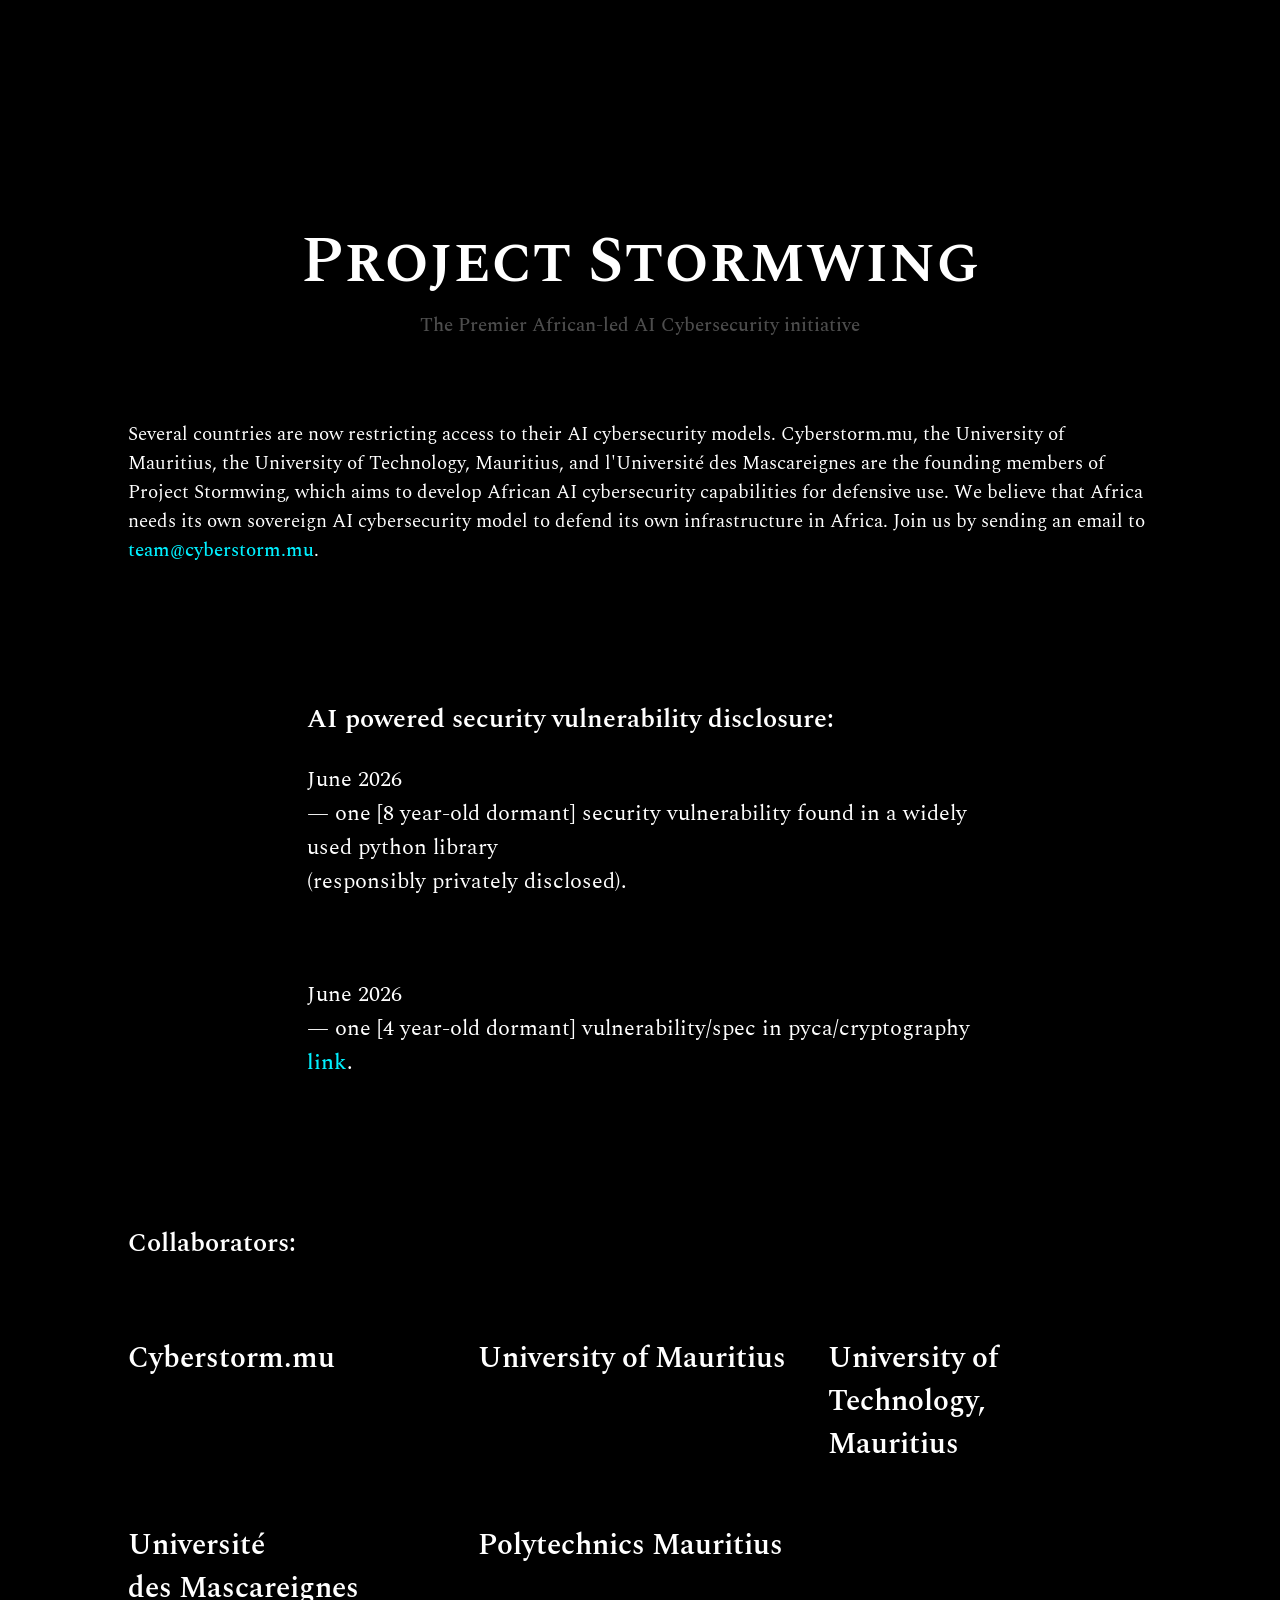
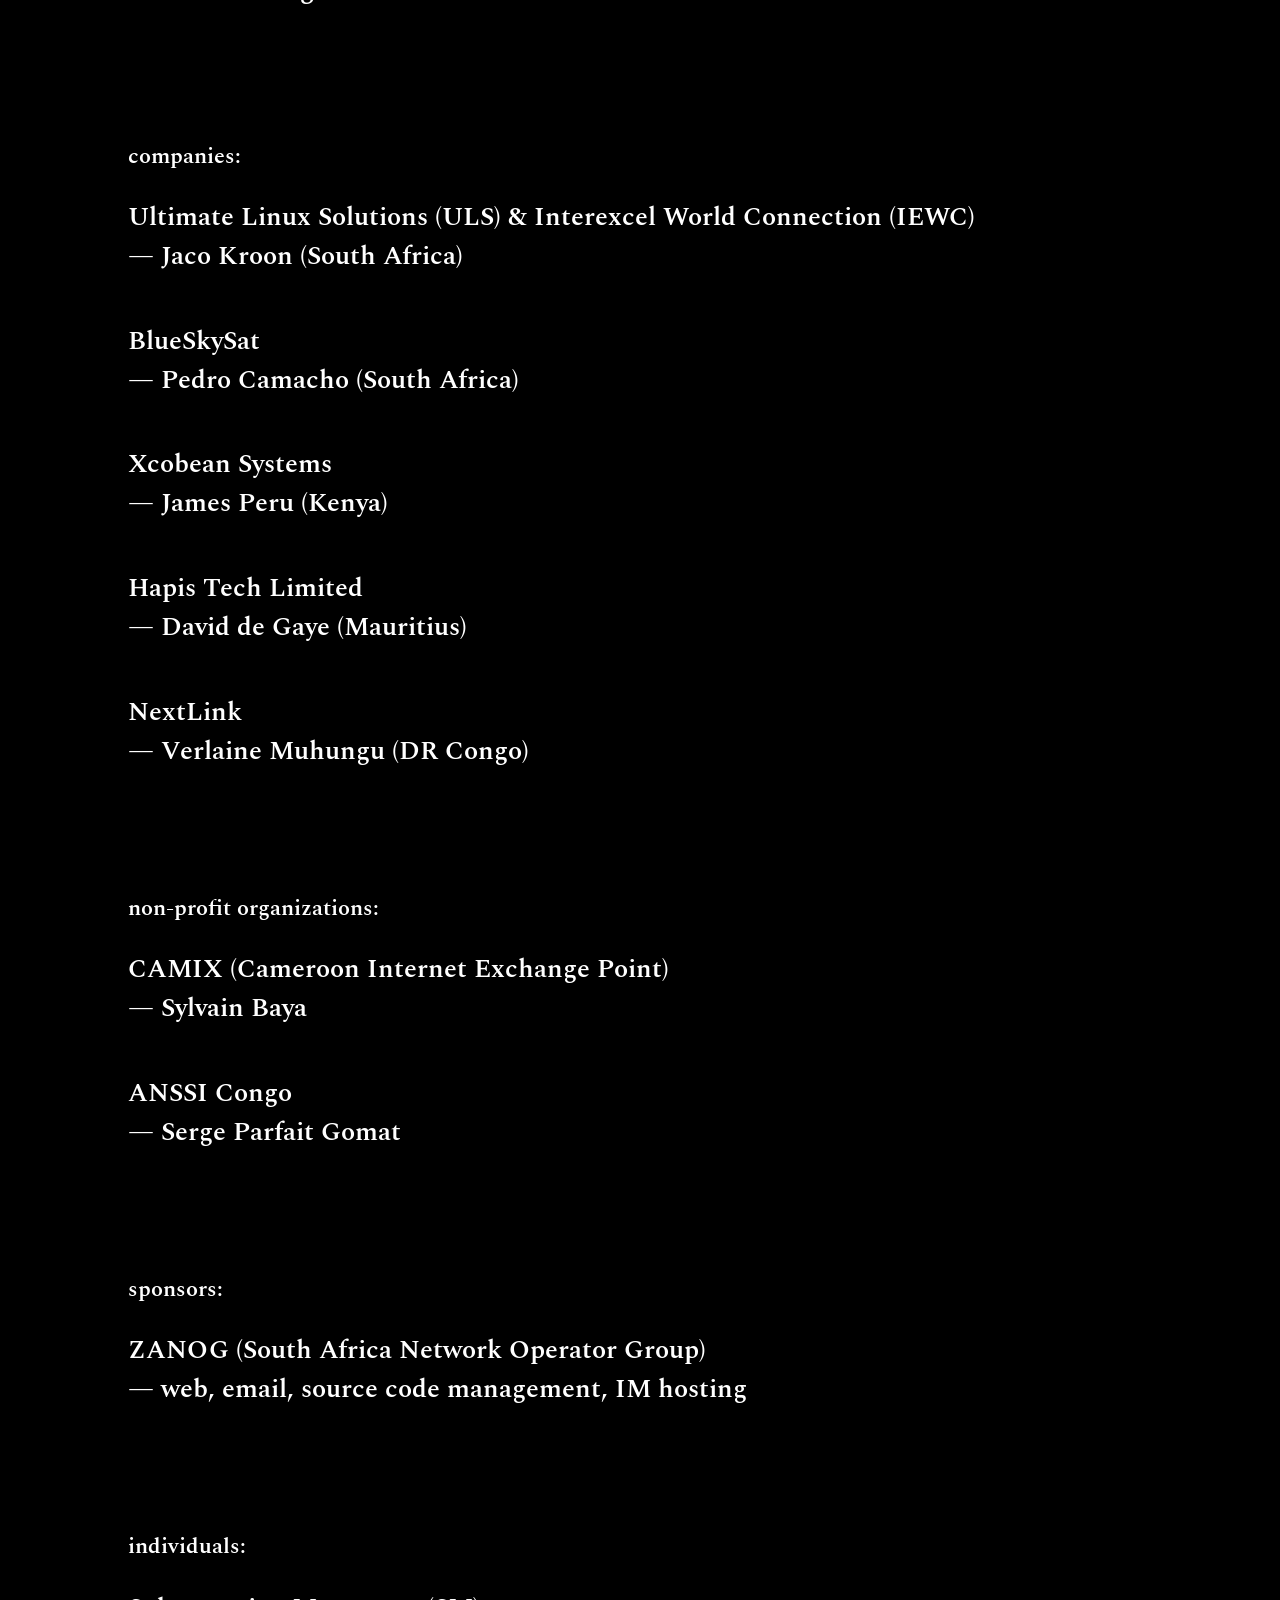
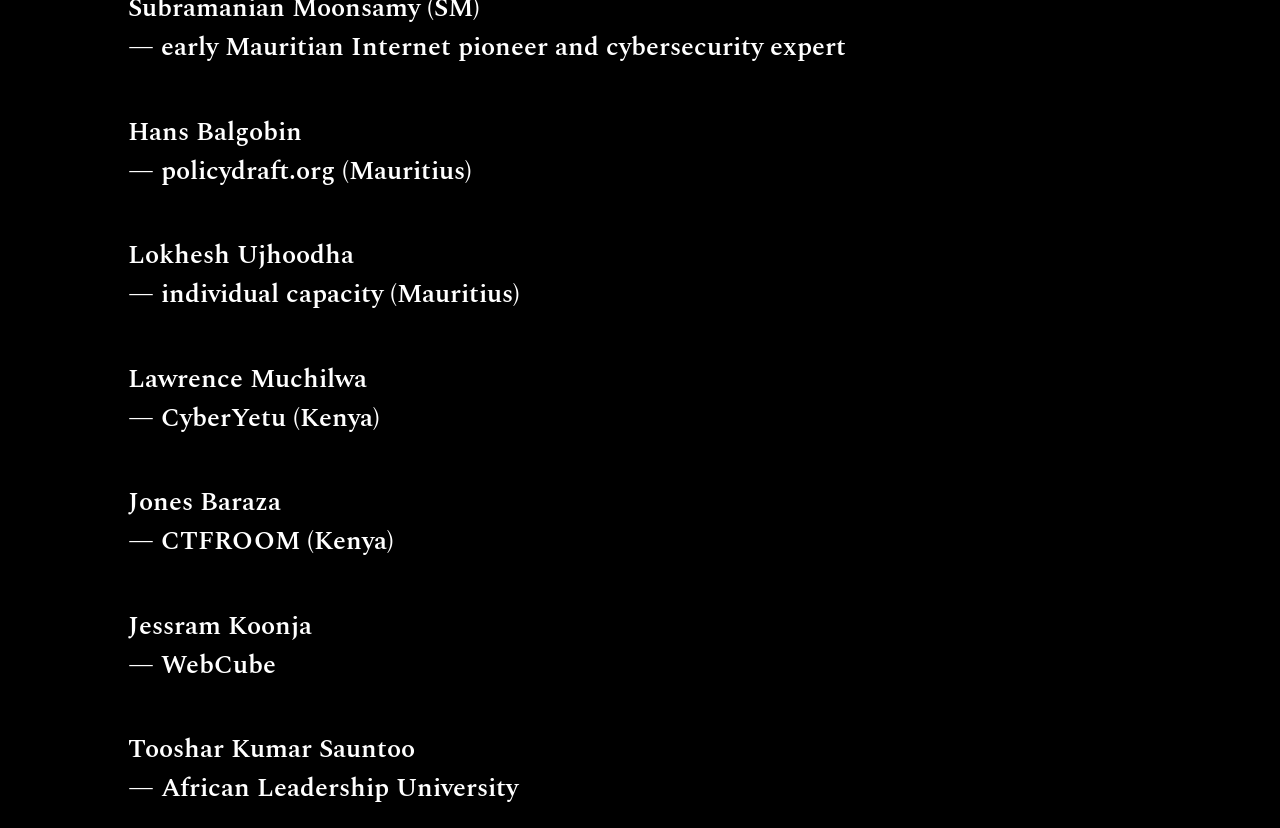
==== index.html @ 7c961c35 "Add files via upload" ====
<!DOCTYPE html>
<html lang="en">

<head>
	
	<meta charset="UTF-8">
	<meta name="viewport" content="width=device-width, initial-scale=1.0">

	<title>Project Stormwing</title>
	<meta name="description" content="The premier African-led AI Cybersecurity initiaitive">

	<link rel="preconnect" href="https://fonts.googleapis.com">
	<link rel="preconnect" href="https://fonts.gstatic.com" crossorigin>
	<link href="https://fonts.googleapis.com/css2?family=Spectral:ital,wght@0,200;0,300;0,400;
				0,500;0,600;0,700;0,800;1,200;1,300;1,400;1,500;1,600;1,700;1,800&display=swap" 
				rel="stylesheet">

	<link rel="stylesheet" href="main.css">
	<link rel="icon" type= "image/png" href="icon.png">

	<meta property="og:title" content="Project Stormwing"/>
	<meta property="og:description" content="The premier African-led AI Cybersecurity initiative"/>
	<meta property="og:image" content="https://projectstormwing.mu/cyberstorm-mu.png"/> <!-- link to image-->
	<meta property="og:url" content="https://projectstormwing.mu"/> <!-- link to website-->
	<meta name="twitter:card" content="summary_large_image"/> <!-- it's twitter, dont worry what it means-->

</head>


<body>

	<main class="bonnie-tyler">

		<section>
			
			<h1 class="title">Project Stormwing</h1>

			<p class="subtitle">The Premier African-led AI Cybersecurity initiative</p>

		</section>
		<section>
			
			<p class="para">Several countries are now restricting access to their AI cybersecurity models. 
			Cyberstorm.mu, the University of Mauritius, the University of Technology, Mauritius, 
			and l'Université des Mascareignes are the founding members of Project Stormwing, 
			which aims to develop African AI cybersecurity capabilities for defensive use. 
			We believe that Africa needs its own sovereign AI cybersecurity model to defend its 
			own infrastructure in Africa. Join us by sending an email to 
			<a class="link" href="mailto: team@cyberstorm.mu">team@cyberstorm.mu</a>.</p>
		</section>
		<section class="disclosure">
			<br>
			<h2>AI powered security vulnerability disclosure:</h2>

			<p>June 2026<br>
			&mdash; one [8 year-old dormant] security vulnerability found in a widely used 
			python library<br>
			(responsibly privately disclosed).</p>
			<br>
			<p>June 2026<br>
			&mdash; one [4 year-old dormant] vulnerability/spec in pyca/cryptography
			<br>
			<a class="link" href="https://github.com/pyca/cryptography/commit/
			f78a52a426bcde87f009ae6f5f3095faf04a9fa7">link</a>.</p>
			<br><br><br>
		</section>
		<section>

			<h2>Collaborators:</h2><br>

			<div class="list-box0">

				<p class="cyberstorm">Cyberstorm.mu</p>
				<p>University of Mauritius</p>
				<p>University of Technology,<br>Mauritius</p>
				<p>Université <br>des Mascareignes</p>
				<p>Polytechnics Mauritius</p>

			</div>

			<div class="list-boxmobile">

				<p class="cyberstorm">Cyberstorm.mu</p>
				<p>University of Mauritius</p>
				<p>University of Technology,<br>Mauritius</p>
				<p>Université <br>des Mascareignes</p>
				<p>Polytechnics Mauritius</p>

			</div>
		</section>
		<section>

			<h3>companies:</h3>

			<div class="list-box1">

				<p>Ultimate Linux Solutions (ULS) & Interexcel World Connection (IEWC)
				<br>&mdash; Jaco Kroon (South Africa)</p>
				<p>BlueSkySat
				<br>&mdash; Pedro Camacho (South Africa)</p>
				<p>Xcobean Systems
				<br>&mdash; James Peru (Kenya)</p>
				<p>Hapis Tech Limited
				<br>&mdash; David de Gaye (Mauritius)</p>
				<p>NextLink
				<br>&mdash; Verlaine Muhungu (DR Congo)</p>

			</div>
		</section>
		<section>

			<h3>non-profit organizations:</h3>

			<div class="list-box1">

				<p>CAMIX (Cameroon Internet Exchange Point)
				<br>&mdash; Sylvain Baya</p>
				<p>ANSSI Congo
				<br>&mdash; Serge Parfait Gomat</p>

			</div>
		</section>
		<section>

			<h3>sponsors:</h3>

			<div class="list-box1">

				<p>ZANOG (South Africa Network Operator Group)
				<br>&mdash; web, email, source code management, IM hosting</p>

			</div>
		</section>
		<section>

			<h3>individuals:</h3>

			<div class="list-box1">

				<p>Subramanian Moonsamy (SM)
				<br>&mdash; early Mauritian Internet pioneer and cybersecurity expert</p>
				<p>Hans Balgobin
				<br>&mdash; policydraft.org (Mauritius)</p>
				<p>Lokhesh Ujhoodha
				<br>&mdash; individual capacity (Mauritius)</p>
				<p>Lawrence Muchilwa
				<br>&mdash; CyberYetu (Kenya)</p>
				<p>Jones Baraza
				<br>&mdash; CTFROOM (Kenya)</p>
				<p>Jessram Koonja
				<br>&mdash; WebCube</p>
				<p>Tooshar Kumar Sauntoo
				<br>&mdash; African Leadership University</p>
			</div>
		</section>
	</main>
</body>
---- main.css ----
body {
	background-color: black;
	color: white;
	max-width: 80%;
	margin: 160px auto;
	height: 100vh;
	display: flex;
	justify-content: center;
	/*align-items: center;*/
}

	.bonnie-tyler {
		font-family: "Spectral", serif;	
	}

		/*-- TITLE CARD --*/
			.title {
				font-size: 4rem;
				font-weight: 600;
				font-variant: small-caps;
				text-align: center;
				margin-bottom: 0;
			}
		
			
			.subtitle {
				font-size: 1.2rem;
				font-weight: 500;
				text-align: center;
				opacity: 0.3;
				margin-top: 0;
			}


		/*-- INTRO --*/
			.para {
				font-size: 1.2rem;
				font-weight: 400;
				margin: 80px auto;
			}


		/*-- DISCLOSURE --*/
			.disclosure {
				max-width: 65%;
				margin: 0 auto;
				font-size: 1.4rem;
				font-weight: 400;
			}


		/*-- COLLABORATORS--*/
			h2 {
				font-size: 1.6rem;
				font-weight: 600;
			}

			h3 {
				font-size: 1.4rem;
				font-weight: 600;
				margin-top: 100px;
			}


			.list-box0 {
				/*display: flex;
				justify-content: center;
				flex-wrap: wrap;
				gap: 1.5rem 3rem;
				max-width: 100%;*/
				font-size: 1.8rem;
				font-weight: 600;
				display: grid;
				grid-template-columns: 1fr 1fr 1fr;
				gap: 0rem 1.6rem;
				max-width: 100%;
			}

			.list-boxmobile {
				display: none;
			}


				/*.cyberstorm {
					text-align: center;
				}*/


			.list-box1 p {
				font-size: 1.6rem;
				font-weight: 600;
				padding-bottom: 20px;
			}



		.link {
			font-weight: 500;
			color: #00f0ff;
			text-decoration: none;
			transition: color 0.4s ease, text-shadow 0.4s ease;
		}

		.link:hover {
			color: #ffffff;
			text-shadow: 0 0 12px rgba(0, 240, 255, 0.8),
						 0 0 25px rgba(0, 240, 255, 0.4);
			
		}



@media (max-width: 1024px) {
	
	body {
		max-width: 90%;
		margin: 160px auto;
	}
	

		.title {
			font-size: 3rem;
			line-height: 1.0;
		}

		.subtitle {
			font-size: 1.0rem;
			line-height: 1.0;
		}


	.para {
		margin: auto 20px;
	}


	.disclosurem {
		max-width: 80%;
	}

	h2 {
		margin: 40px 20px 20px 20px;
	}


	h3 {
		font-size: 1.4rem;
		margin: 100px 20px 20px 20px;
	}


	.list-box0 {
		/*display: flex;
		justify-content: center;
		flex-wrap: wrap;
		gap: 1.5rem 3rem;
		max-width: 100%;*/
		margin: auto 20px;
		grid-template-columns: 1fr 1fr;
		gap: 0rem 2rem;
	}


	.list-box1 p {
		margin: auto 20px;
	}

}
		



@media (max-width: 512px) {
	
	body {
		margin: 20px;
		margin-top: 160px;
	}
	

		.title {
			font-size: 3rem;
			line-height: 1.0;
		}

		.subtitle {
			font-size: 1.0rem;
			line-height: 1.0;
		}


	.para {
		margin: auto;
	}


	.disclosure {
		max-width: 100%;
		font-size: 1.2rem;
	}

	h2 {
		font-size: 1.4rem;
		margin-left: 0;
	}


	h3 {
		font-size: 1.2rem;
		margin-top: 50px;
		margin-left: 0;
		margin: 50px 0 0 0;
	}


	.list-box0 {
		font-size: 1.2rem;
		display: none;
		margin-left: 0;
		padding-top: 0;
	}

	.list-boxmobile {
		display: block;
		font-size: 1.2rem;
		font-weight: 600;
		padding: 0;
	}


	.list-box1 p {
		font-size: 1.2rem;
		margin-left: 0;
	}	
}
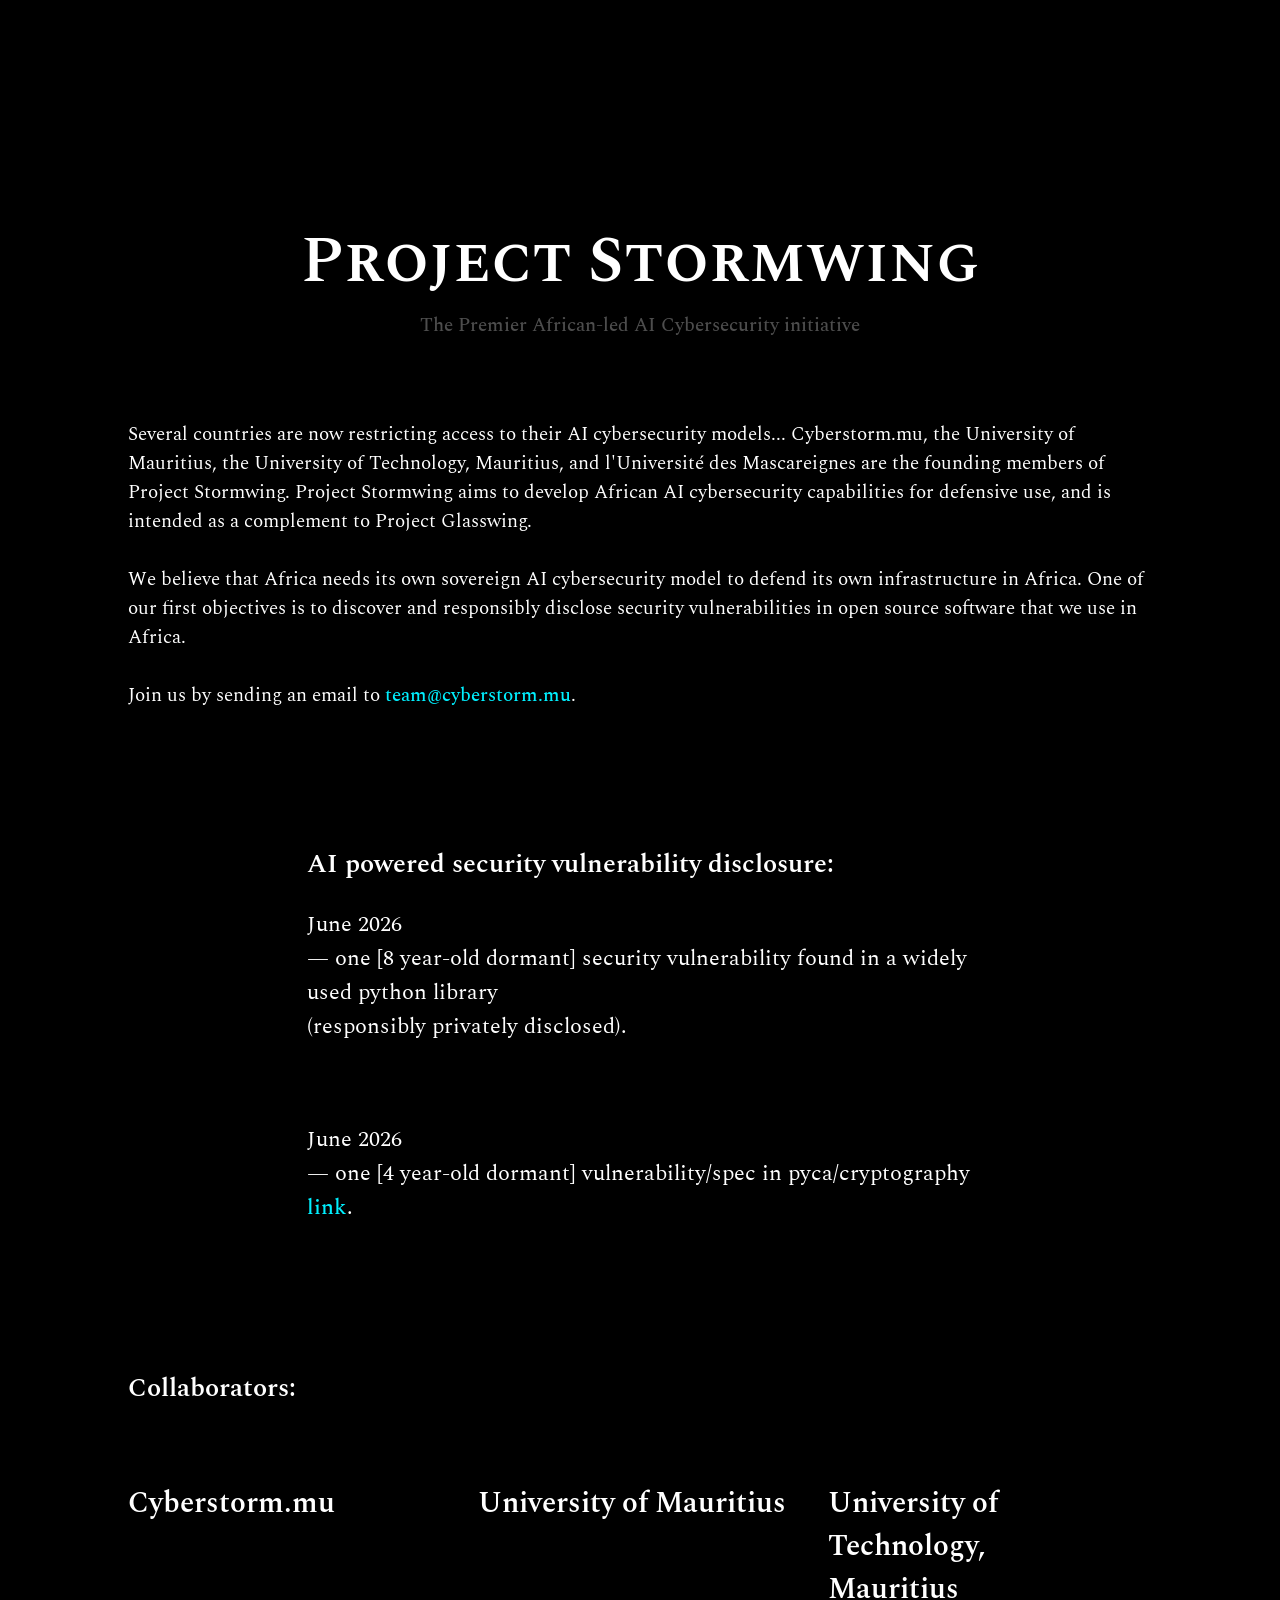
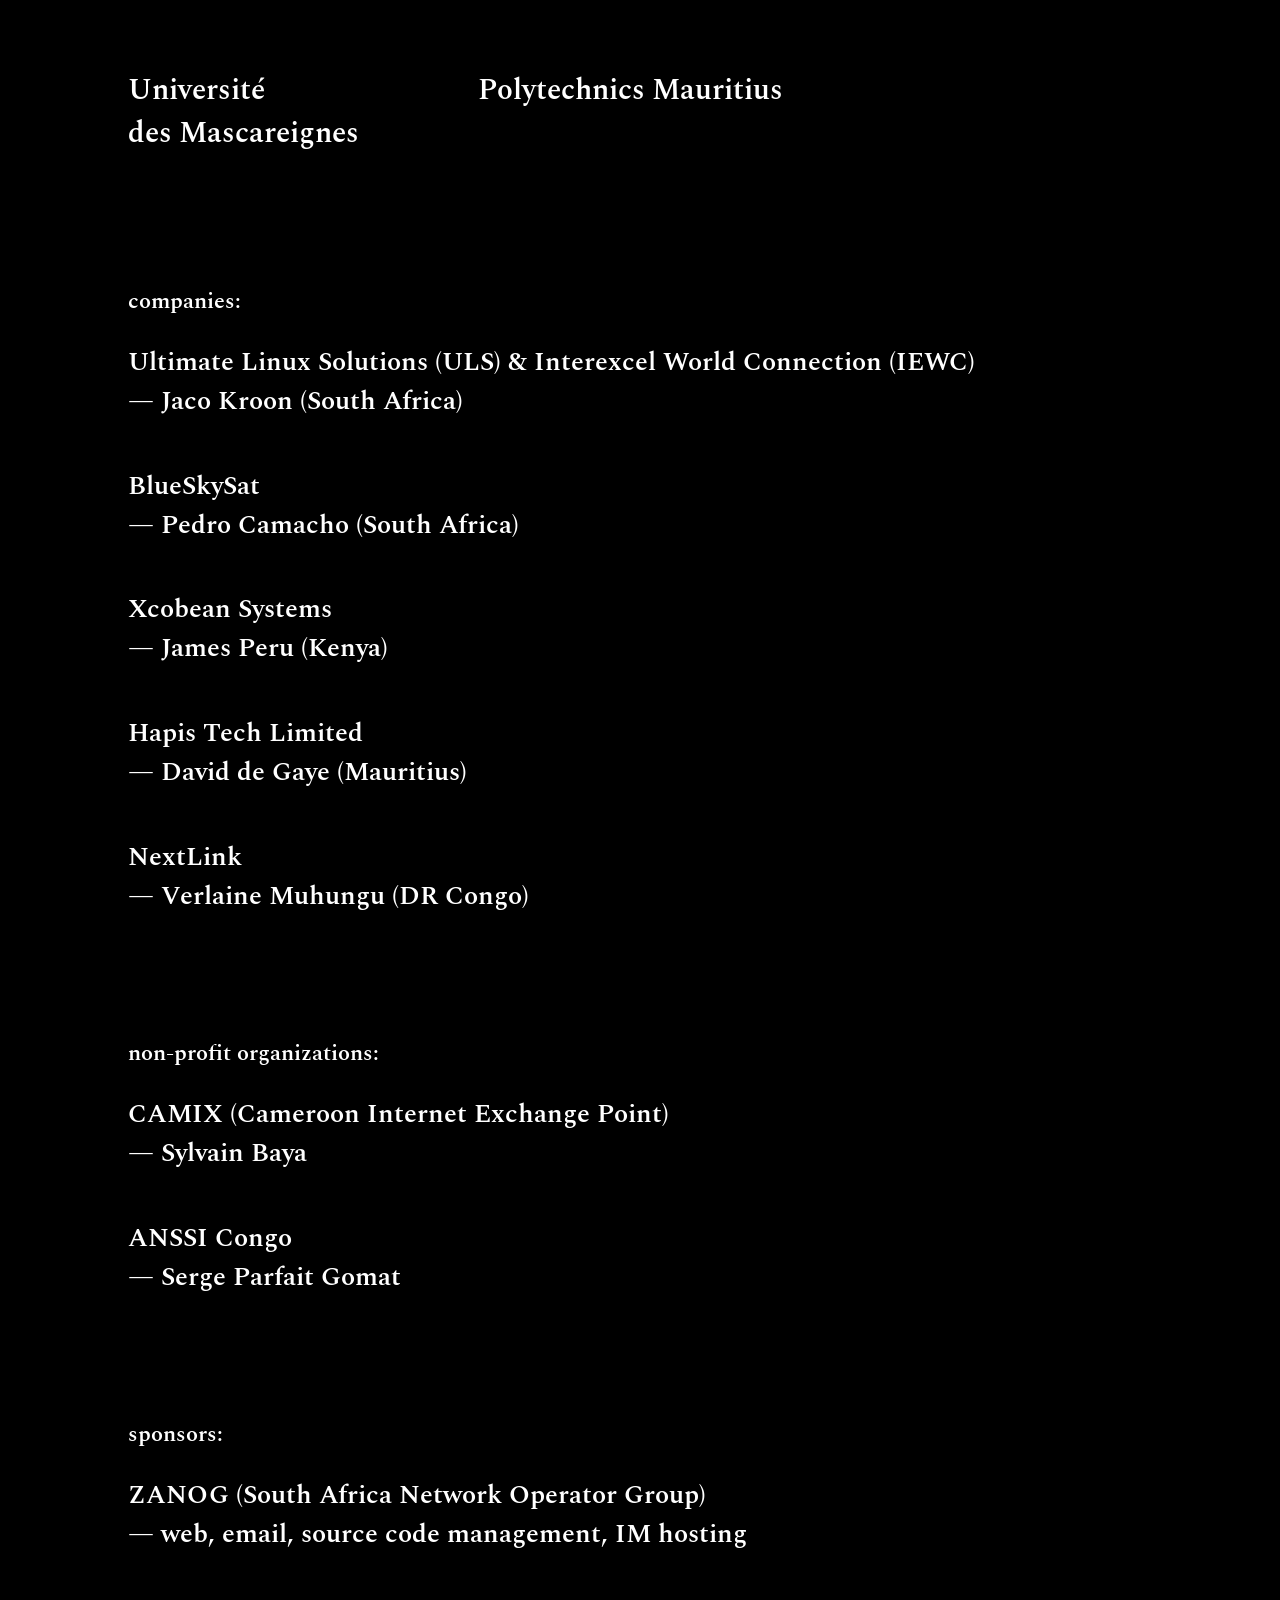
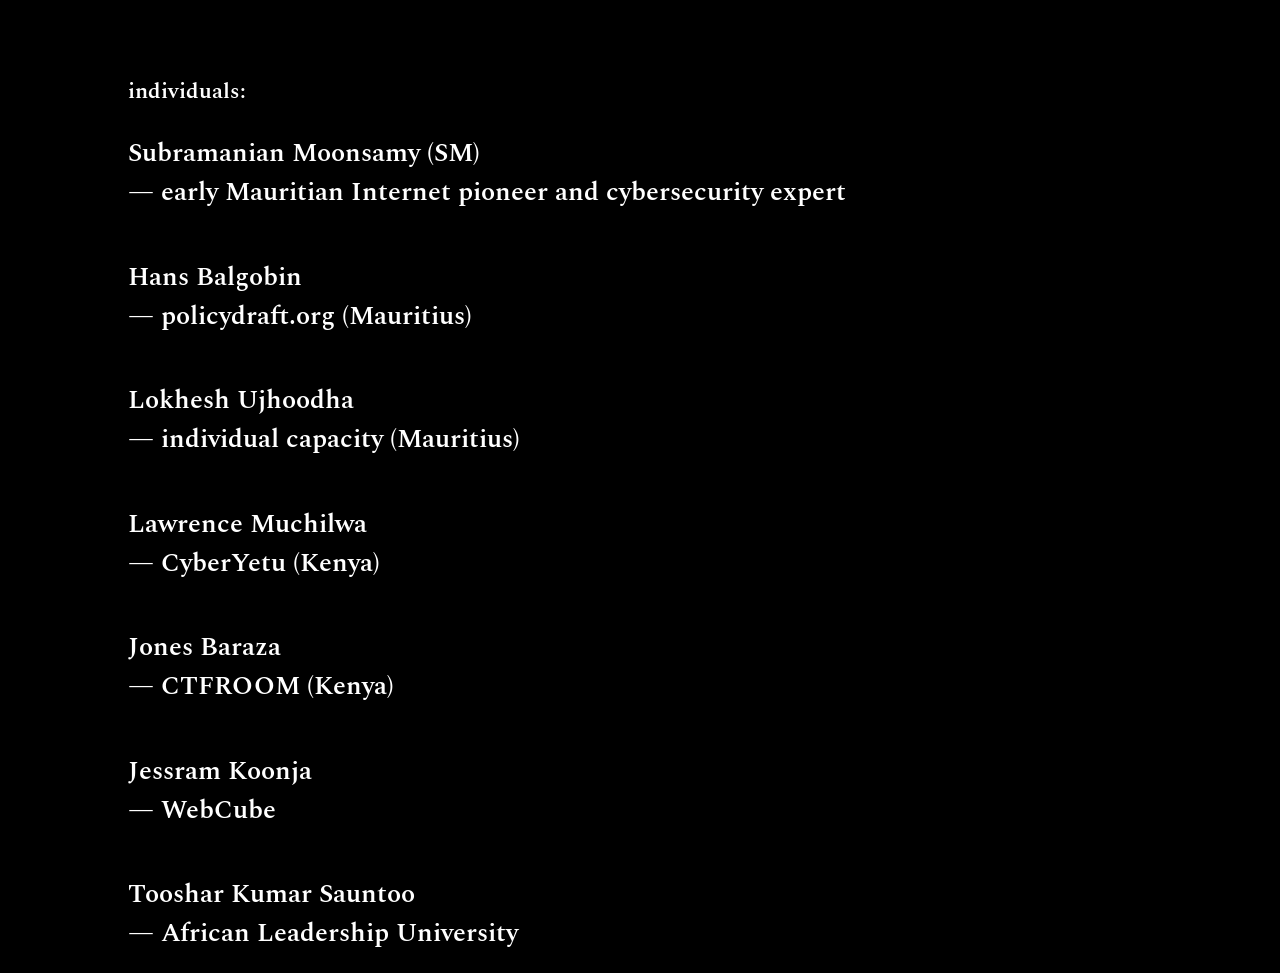
==== commit cea3c8d8: "Update index.html" ====
--- a/index.html
+++ b/index.html
@@ -40,12 +40,18 @@
 		</section>
 		<section>
 			
-			<p class="para">Several countries are now restricting access to their AI cybersecurity models. 
-			Cyberstorm.mu, the University of Mauritius, the University of Technology, Mauritius, 
-			and l'Université des Mascareignes are the founding members of Project Stormwing, 
-			which aims to develop African AI cybersecurity capabilities for defensive use. 
-			We believe that Africa needs its own sovereign AI cybersecurity model to defend its 
-			own infrastructure in Africa. Join us by sending an email to 
+			<p class="para">Several countries are now restricting access to their AI 
+			cybersecurity models... Cyberstorm.mu, the University of Mauritius, the University 
+			of Technology, Mauritius, and l'Université des Mascareignes are the founding members 
+			of Project Stormwing. Project Stormwing aims to develop African AI cybersecurity 
+			capabilities for defensive use, and is intended as a complement to Project
+			Glasswing. 
+			<br><br>
+			We believe that Africa needs its own sovereign AI cybersecurity model to 
+			defend its own infrastructure in Africa. One of our first objectives is to discover
+			and responsibly disclose security vulnerabilities in open source software that we use
+			in Africa.
+			<br><br>Join us by sending an email to 
 			<a class="link" href="mailto: team@cyberstorm.mu">team@cyberstorm.mu</a>.</p>
 		</section>
 		<section class="disclosure">
